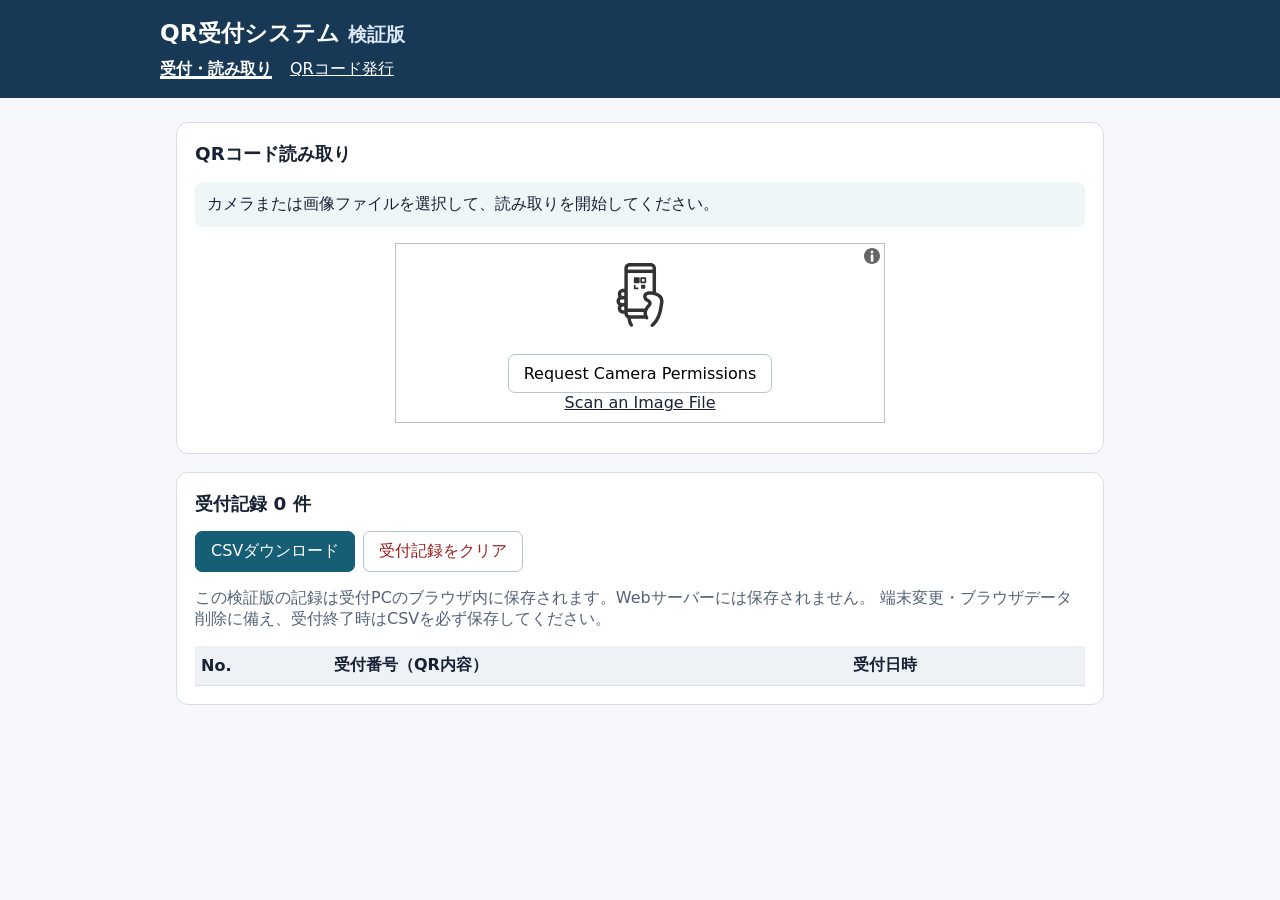
==== index.html @ fac0a785 "Add offline QR reception prototype, issuance page, and bundled libraries" ====
<!doctype html>
<html lang="ja">
<head>
<meta charset="utf-8">
<meta name="viewport" content="width=device-width,initial-scale=1">
<title>QR受付システム｜受付</title>
<script src="./vendor/html5-qrcode.min.js"></script>
<style>
:root{font-family:system-ui,-apple-system,"Yu Gothic",Meiryo,sans-serif;color:#182234;background:#f6f8fb}
*{box-sizing:border-box}body{margin:0}header{background:#183956;color:#fff;padding:18px max(20px,calc((100% - 960px)/2))}
header h1{font-size:1.45rem;margin:0 0 10px}nav a{color:#fff;margin-right:18px}nav a[aria-current]{font-weight:bold;text-decoration-thickness:3px}
main{max-width:960px;margin:24px auto;padding:0 16px 48px}
.panel{background:#fff;border:1px solid #d7dee8;border-radius:12px;padding:18px;margin-bottom:18px}
#reader{max-width:490px;margin:12px auto}h2{font-size:1.15rem;margin-top:0}
button{padding:9px 15px;border:1px solid #b7c4d2;background:white;border-radius:7px;cursor:pointer;font:inherit}
button.primary{background:#155e75;border-color:#155e75;color:#fff}button.danger{color:#9b1c1c}
button:focus-visible,a:focus-visible{outline:3px solid #f59e0b;outline-offset:2px}
.toolbar{display:flex;gap:8px;flex-wrap:wrap}#status{padding:12px;border-radius:8px;background:#eef6f7;min-height:45px}
.warning{border-left:4px solid #b45309;background:#fff7ed;padding:12px;margin:10px 0}
table{border-collapse:collapse;width:100%}th,td{border-bottom:1px solid #d7dee8;text-align:left;padding:9px 6px;word-break:break-word}
th{background:#eef2f6}small,.hint{color:#536277} .scroll{overflow-x:auto}
@media(max-width:600px){header{padding:16px}main{margin-top:16px}.panel{padding:14px}}
</style>
</head>
<body>
<header><h1>QR受付システム <small style="color:#dce9f5">検証版</small></h1>
<nav><a href="./index.html" aria-current="page">受付・読み取り</a><a href="./issue.html">QRコード発行</a></nav></header>
<main>
<section class="panel">
<h2>QRコード読み取り</h2>
<p id="environment" class="warning" hidden></p>
<p id="status" role="status" aria-live="polite">カメラまたは画像ファイルを選択して、読み取りを開始してください。</p>
<div id="reader"></div>
</section>
<section class="panel">
<h2>受付記録 <span id="count">0</span> 件</h2>
<div class="toolbar"><button class="primary" id="csvBtn" type="button">CSVダウンロード</button>
<button class="danger" id="clearBtn" type="button">受付記録をクリア</button></div>
<p class="hint">この検証版の記録は受付PCのブラウザ内に保存されます。Webサーバーには保存されません。
端末変更・ブラウザデータ削除に備え、受付終了時はCSVを必ず保存してください。</p>
<div class="scroll"><table><thead><tr><th>No.</th><th>受付番号（QR内容）</th><th>受付日時</th></tr></thead>
<tbody id="rows"></tbody></table></div>
</section>
</main>
<script>
(function(){
"use strict";
const key="QRReceptionSystem.records.v1";
const status=document.getElementById("status");
const rows=document.getElementById("rows");
const count=document.getElementById("count");
const environment=document.getElementById("environment");
let records=[];
let lastCode="",lastTime=0;
try{
  const saved=JSON.parse(localStorage.getItem(key)||"[]");
  if(Array.isArray(saved)) records=saved.filter(r=>r&&typeof r.code==="string"&&typeof r.time==="string");
}catch(error){environment.hidden=false;environment.textContent="保存済み受付データを読み込めません。CSVでバックアップしてください。";}
function addRow(r,i){
 const tr=document.createElement("tr");
 [String(i+1),r.code,r.time].forEach(value=>{
   const td=document.createElement("td");td.textContent=value;tr.appendChild(td);
 });
 rows.appendChild(tr);
}
function render(){
 rows.replaceChildren();
 records.forEach(addRow);
 count.textContent=String(records.length);
}
function save(){
 try{localStorage.setItem(key,JSON.stringify(records));return true;}
 catch(error){environment.hidden=false;environment.textContent="ブラウザへの保存に失敗しました。表示中の記録をCSVに出力してください。";return false;}
}
function handleCode(text){
 const value=String(text).trim();
 if(!value){status.textContent="空のQRコードは登録できません。";return;}
 if(value.length>256){status.textContent="QRコードの内容が長すぎます。";return;}
 const now=Date.now();
 if(value===lastCode&&now-lastTime<2000)return;
 lastCode=value;lastTime=now;
 if(records.some(r=>r.code===value)){status.textContent="⚠ 受付済み: "+value;return;}
 const item={code:value,time:new Date().toLocaleString("ja-JP")};
 records.push(item);save();render();
 status.textContent="✓ 受付しました: "+value;
}
function csvCell(value){
 const safe=String(value).replace(/^[=+@\-\t\r\n]/,"'$&");
 return '"'+safe.replace(/"/g,'""')+'"';
}
document.getElementById("csvBtn").addEventListener("click",()=>{
 if(!records.length){alert("受付記録がありません。");return;}
 const data=[["No.","受付番号","受付日時"],...records.map((r,i)=>[i+1,r.code,r.time])];
 const csv="\uFEFF"+data.map(row=>row.map(csvCell).join(",")).join("\r\n")+"\r\n";
 const url=URL.createObjectURL(new Blob([csv],{type:"text/csv;charset=utf-8"}));
 const a=document.createElement("a");a.href=url;
 a.download="uketuke_"+new Date().toLocaleDateString("sv-SE")+".csv";
 document.body.appendChild(a);a.click();a.remove();setTimeout(()=>URL.revokeObjectURL(url),1500);
});
document.getElementById("clearBtn").addEventListener("click",()=>{
 if(!confirm("このPCの受付記録をすべて削除します。CSV出力は済んでいますか？"))return;
 records=[];save();render();status.textContent="受付記録をクリアしました。";
});
render();
if(!window.isSecureContext){
 environment.hidden=false;
 environment.textContent="現在のURLは保護された接続ではありません。庁内サーバーをHTTPで開いている場合、ブラウザのカメラは通常使用できません。HTTPSで配信してください。画像ファイルからの読み取りは利用できる場合があります。";
}
if(typeof Html5QrcodeScanner==="undefined"){
 status.textContent="QR読み取りライブラリが見つかりません。vendor/html5-qrcode.min.js が配置されているか確認してください。";
 return;
}
try{
 const scanner=new Html5QrcodeScanner("reader",{fps:10,qrbox:{width:250,height:250},rememberLastUsedCamera:true},false);
 scanner.render(text=>handleCode(text),()=>{});
}catch(error){status.textContent="読み取り機能の初期化に失敗しました: "+error.message;}
})();
</script>
</body></html>
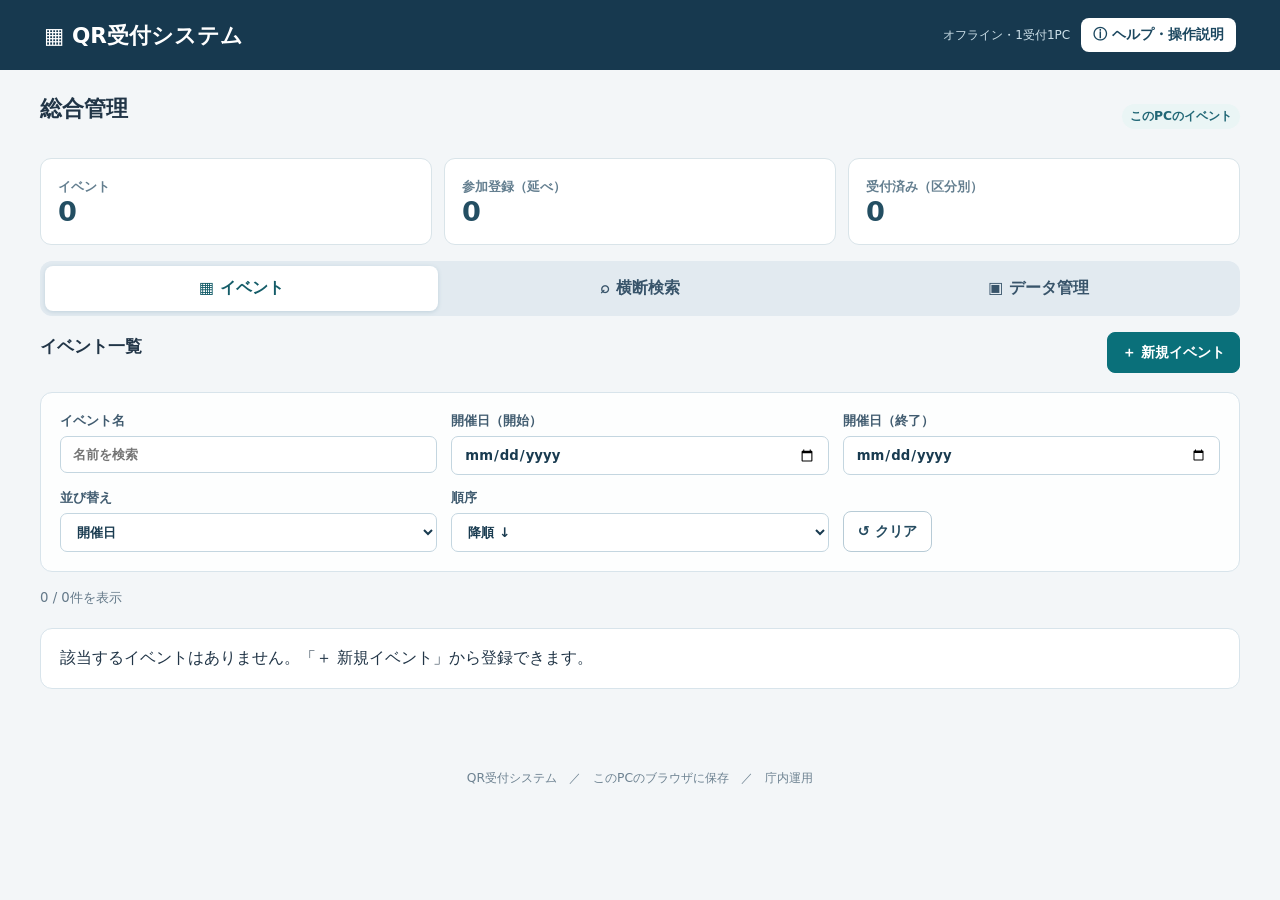
==== commit 36c7db9b: "Make integrated reception app the default entrypoint and retain prototype separately" ====
--- a/index.html
+++ b/index.html
@@ -1,119 +1,4 @@
 <!doctype html>
-<html lang="ja">
-<head>
-<meta charset="utf-8">
-<meta name="viewport" content="width=device-width,initial-scale=1">
-<title>QR受付システム｜受付</title>
-<script src="./vendor/html5-qrcode.min.js"></script>
-<style>
-:root{font-family:system-ui,-apple-system,"Yu Gothic",Meiryo,sans-serif;color:#182234;background:#f6f8fb}
-*{box-sizing:border-box}body{margin:0}header{background:#183956;color:#fff;padding:18px max(20px,calc((100% - 960px)/2))}
-header h1{font-size:1.45rem;margin:0 0 10px}nav a{color:#fff;margin-right:18px}nav a[aria-current]{font-weight:bold;text-decoration-thickness:3px}
-main{max-width:960px;margin:24px auto;padding:0 16px 48px}
-.panel{background:#fff;border:1px solid #d7dee8;border-radius:12px;padding:18px;margin-bottom:18px}
-#reader{max-width:490px;margin:12px auto}h2{font-size:1.15rem;margin-top:0}
-button{padding:9px 15px;border:1px solid #b7c4d2;background:white;border-radius:7px;cursor:pointer;font:inherit}
-button.primary{background:#155e75;border-color:#155e75;color:#fff}button.danger{color:#9b1c1c}
-button:focus-visible,a:focus-visible{outline:3px solid #f59e0b;outline-offset:2px}
-.toolbar{display:flex;gap:8px;flex-wrap:wrap}#status{padding:12px;border-radius:8px;background:#eef6f7;min-height:45px}
-.warning{border-left:4px solid #b45309;background:#fff7ed;padding:12px;margin:10px 0}
-table{border-collapse:collapse;width:100%}th,td{border-bottom:1px solid #d7dee8;text-align:left;padding:9px 6px;word-break:break-word}
-th{background:#eef2f6}small,.hint{color:#536277} .scroll{overflow-x:auto}
-@media(max-width:600px){header{padding:16px}main{margin-top:16px}.panel{padding:14px}}
-</style>
-</head>
-<body>
-<header><h1>QR受付システム <small style="color:#dce9f5">検証版</small></h1>
-<nav><a href="./index.html" aria-current="page">受付・読み取り</a><a href="./issue.html">QRコード発行</a></nav></header>
-<main>
-<section class="panel">
-<h2>QRコード読み取り</h2>
-<p id="environment" class="warning" hidden></p>
-<p id="status" role="status" aria-live="polite">カメラまたは画像ファイルを選択して、読み取りを開始してください。</p>
-<div id="reader"></div>
-</section>
-<section class="panel">
-<h2>受付記録 <span id="count">0</span> 件</h2>
-<div class="toolbar"><button class="primary" id="csvBtn" type="button">CSVダウンロード</button>
-<button class="danger" id="clearBtn" type="button">受付記録をクリア</button></div>
-<p class="hint">この検証版の記録は受付PCのブラウザ内に保存されます。Webサーバーには保存されません。
-端末変更・ブラウザデータ削除に備え、受付終了時はCSVを必ず保存してください。</p>
-<div class="scroll"><table><thead><tr><th>No.</th><th>受付番号（QR内容）</th><th>受付日時</th></tr></thead>
-<tbody id="rows"></tbody></table></div>
-</section>
-</main>
-<script>
-(function(){
-"use strict";
-const key="QRReceptionSystem.records.v1";
-const status=document.getElementById("status");
-const rows=document.getElementById("rows");
-const count=document.getElementById("count");
-const environment=document.getElementById("environment");
-let records=[];
-let lastCode="",lastTime=0;
-try{
-  const saved=JSON.parse(localStorage.getItem(key)||"[]");
-  if(Array.isArray(saved)) records=saved.filter(r=>r&&typeof r.code==="string"&&typeof r.time==="string");
-}catch(error){environment.hidden=false;environment.textContent="保存済み受付データを読み込めません。CSVでバックアップしてください。";}
-function addRow(r,i){
- const tr=document.createElement("tr");
- [String(i+1),r.code,r.time].forEach(value=>{
-   const td=document.createElement("td");td.textContent=value;tr.appendChild(td);
- });
- rows.appendChild(tr);
-}
-function render(){
- rows.replaceChildren();
- records.forEach(addRow);
- count.textContent=String(records.length);
-}
-function save(){
- try{localStorage.setItem(key,JSON.stringify(records));return true;}
- catch(error){environment.hidden=false;environment.textContent="ブラウザへの保存に失敗しました。表示中の記録をCSVに出力してください。";return false;}
-}
-function handleCode(text){
- const value=String(text).trim();
- if(!value){status.textContent="空のQRコードは登録できません。";return;}
- if(value.length>256){status.textContent="QRコードの内容が長すぎます。";return;}
- const now=Date.now();
- if(value===lastCode&&now-lastTime<2000)return;
- lastCode=value;lastTime=now;
- if(records.some(r=>r.code===value)){status.textContent="⚠ 受付済み: "+value;return;}
- const item={code:value,time:new Date().toLocaleString("ja-JP")};
- records.push(item);save();render();
- status.textContent="✓ 受付しました: "+value;
-}
-function csvCell(value){
- const safe=String(value).replace(/^[=+@\-\t\r\n]/,"'$&");
- return '"'+safe.replace(/"/g,'""')+'"';
-}
-document.getElementById("csvBtn").addEventListener("click",()=>{
- if(!records.length){alert("受付記録がありません。");return;}
- const data=[["No.","受付番号","受付日時"],...records.map((r,i)=>[i+1,r.code,r.time])];
- const csv="\uFEFF"+data.map(row=>row.map(csvCell).join(",")).join("\r\n")+"\r\n";
- const url=URL.createObjectURL(new Blob([csv],{type:"text/csv;charset=utf-8"}));
- const a=document.createElement("a");a.href=url;
- a.download="uketuke_"+new Date().toLocaleDateString("sv-SE")+".csv";
- document.body.appendChild(a);a.click();a.remove();setTimeout(()=>URL.revokeObjectURL(url),1500);
-});
-document.getElementById("clearBtn").addEventListener("click",()=>{
- if(!confirm("このPCの受付記録をすべて削除します。CSV出力は済んでいますか？"))return;
- records=[];save();render();status.textContent="受付記録をクリアしました。";
-});
-render();
-if(!window.isSecureContext){
- environment.hidden=false;
- environment.textContent="現在のURLは保護された接続ではありません。庁内サーバーをHTTPで開いている場合、ブラウザのカメラは通常使用できません。HTTPSで配信してください。画像ファイルからの読み取りは利用できる場合があります。";
-}
-if(typeof Html5QrcodeScanner==="undefined"){
- status.textContent="QR読み取りライブラリが見つかりません。vendor/html5-qrcode.min.js が配置されているか確認してください。";
- return;
-}
-try{
- const scanner=new Html5QrcodeScanner("reader",{fps:10,qrbox:{width:250,height:250},rememberLastUsedCamera:true},false);
- scanner.render(text=>handleCode(text),()=>{});
-}catch(error){status.textContent="読み取り機能の初期化に失敗しました: "+error.message;}
-})();
-</script>
-</body></html>
+<html lang="ja"><head><meta charset="utf-8"><meta name="viewport" content="width=device-width,initial-scale=1"><meta http-equiv="refresh" content="0; url=./app.html"><title>QR受付システム</title>
+<script>location.replace("./app.html");</script></head>
+<body style="font-family:system-ui,-apple-system,sans-serif;padding:24px"><h1>QR受付システム</h1><p><a href="./app.html">総合管理画面を開く</a></p></body></html>
